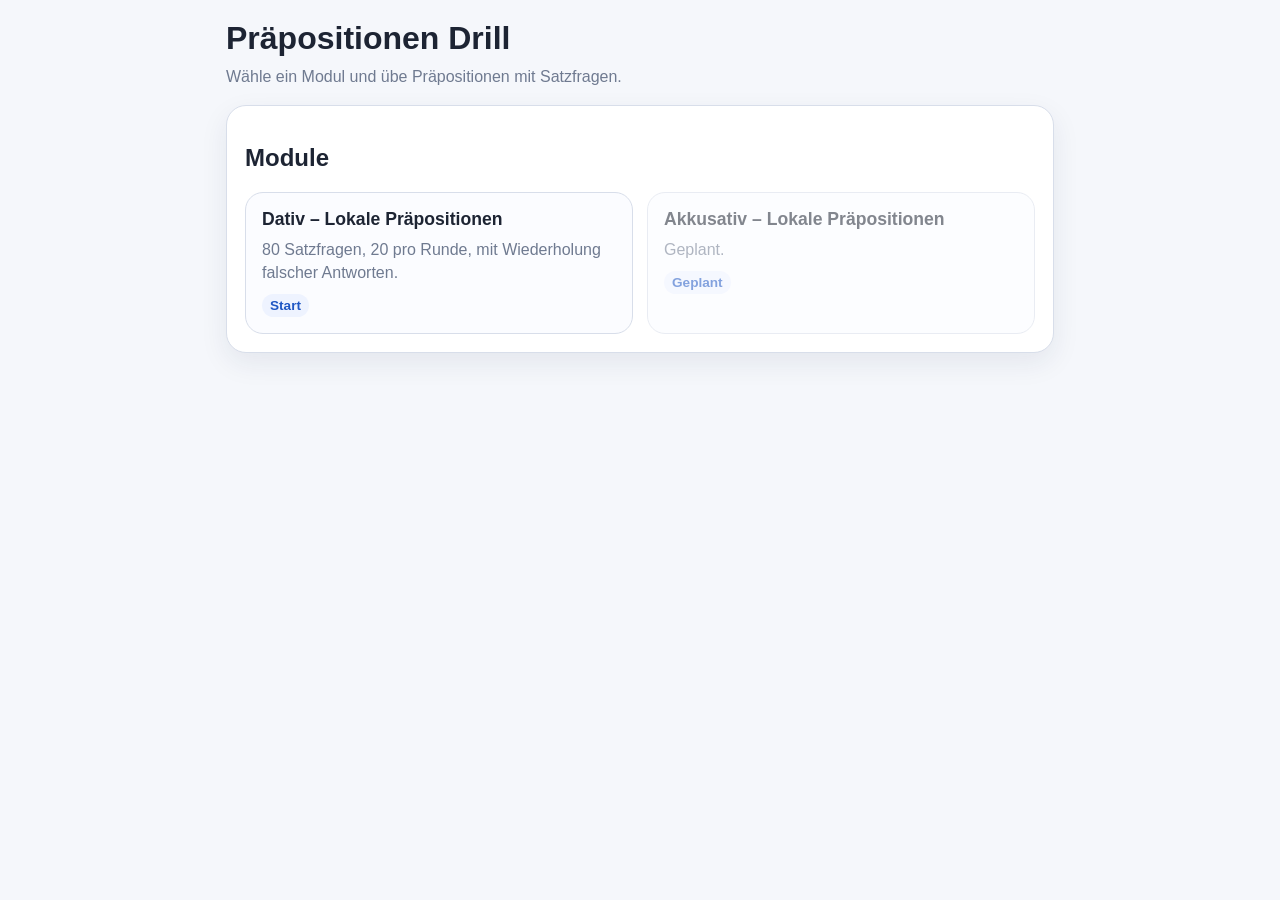
==== quiz.html @ 2b59f1ba "Initial commit" ====
<!DOCTYPE html>
<html lang="de">
<head>
  <meta charset="UTF-8" />
  <meta name="viewport" content="width=device-width, initial-scale=1.0" />
  <title>Präpositionen Drill – Quiz</title>
  <link rel="stylesheet" href="style.css" />
</head>
<body data-page="quiz">
  <main class="appShell">
    <header class="appHeader">
      <h1 id="quizTitle">Präpositionen Drill</h1>
      <p class="sub" id="quizSubtitle">Satzfragen mit Wiederholung falscher Antworten.</p>
    </header>

    <section id="screen-quiz" class="panel screen active">
      <div class="topRow">
        <div>
          <div id="themeLabel" class="pill"></div>
          <h2 id="questionTitle">Aufgabe 1</h2>
        </div>
        <div class="topStatus">
          <div id="correctStat" class="miniStat correctStat">○ 0</div>
          <div id="wrongStat" class="miniStat wrongStat">× 0</div>
          <div id="progress" class="miniStat progressStat">1 / 20</div>
        </div>
      </div>

      <p id="prompt" class="prompt"></p>
      <div id="choices" class="choiceGrid"></div>
      <div id="feedback" class="feedback"></div>

      <div class="bottomRow">
        <button id="btnBackMenu" class="secondary">Zum Menü</button>
        <button id="btnNext" class="primary" disabled>Weiter</button>
      </div>
    </section>

    <section id="screen-result" class="panel screen">
      <h2>Ergebnis</h2>
      <div id="resultScore" class="score"></div>
      <div id="resultDetail" class="resultDetail"></div>
      <div class="bottomRow center">
        <button id="btnRetry" class="primary">Noch einmal</button>
        <button id="btnResultMenu" class="secondary">Zum Menü</button>
      </div>
    </section>
  </main>

  <script src="app.js"></script>
</body>
</html>
---- style.css ----
:root{
  --bg:#f5f7fb;
  --panel:#ffffff;
  --text:#1d2433;
  --muted:#6f7a90;
  --line:#d8deea;
  --primary:#2f6fed;
  --primary-dark:#1f57c4;
  --ok:#1c9b54;
  --ng:#c43838;
  --shadow:0 10px 28px rgba(20,38,80,.08);
}
*{box-sizing:border-box}
body{
  margin:0;
  font-family:-apple-system,BlinkMacSystemFont,"Segoe UI",Roboto,"Helvetica Neue",Arial,sans-serif;
  background:var(--bg);
  color:var(--text);
}
.appShell{
  max-width:860px;
  margin:0 auto;
  padding:20px 16px 40px;
}
.appHeader{margin-bottom:16px}
.appHeader h1{margin:0 0 8px;font-size:2rem}
.sub{margin:0;color:var(--muted);font-size:1rem;line-height:1.5}
.panel{
  background:var(--panel);
  border:1px solid var(--line);
  border-radius:20px;
  box-shadow:var(--shadow);
  padding:18px;
}
.moduleGrid{
  display:grid;
  grid-template-columns:repeat(auto-fit,minmax(240px,1fr));
  gap:14px;
  margin-top:12px;
}
.moduleCard{
  display:block;
  text-decoration:none;
  color:inherit;
  border:1px solid var(--line);
  border-radius:18px;
  padding:16px;
  background:#fbfcff;
}
.moduleCard:hover{border-color:var(--primary);transform:translateY(-1px)}
.moduleCard.disabled{opacity:.55;pointer-events:none}
.moduleCard h3{margin:0 0 8px;font-size:1.1rem}
.moduleCard p{margin:0;color:var(--muted);line-height:1.45}
.badge{
  display:inline-block;
  margin-top:10px;
  padding:4px 8px;
  border-radius:999px;
  background:#eef3ff;
  color:var(--primary-dark);
  font-size:.85rem;
  font-weight:700;
}
.screen{display:none}
.screen.active{display:block}
.topRow{display:flex;justify-content:space-between;gap:12px;align-items:flex-start;margin-bottom:8px}
.pill{
  display:inline-block;
  padding:5px 10px;
  border-radius:999px;
  background:#eef3ff;
  color:var(--primary-dark);
  font-weight:700;
  font-size:.9rem;
  margin-bottom:6px;
}
.progress{font-weight:800;font-size:1rem}
.prompt{
  margin:18px 0 20px;
  font-size:1.35rem;
  line-height:1.6;
  min-height:90px;
}
.choiceGrid{
  display:grid;
  grid-template-columns:repeat(2,minmax(0,1fr));
  gap:12px;
}
.choiceBtn,
.primary,
.secondary{
  border:none;
  border-radius:16px;
  min-height:58px;
  font-size:1.05rem;
  font-weight:700;
  cursor:pointer;
}
.choiceBtn{
  background:#f4f7fd;
  border:1px solid var(--line);
  color:var(--text);
}
.choiceBtn.correct{background:#e8f7ee;border-color:#a8dfbd;color:#15653a}
.choiceBtn.wrong{background:#fdecec;border-color:#f2b7b7;color:#9f2525}
.choiceBtn:disabled{cursor:default}
.feedback{
  min-height:36px;
  margin-top:16px;
  font-size:1.05rem;
  font-weight:700;
}
.feedback.ok{color:var(--ok)}
.feedback.ng{color:var(--ng)}
.bottomRow{
  display:flex;
  gap:12px;
  justify-content:space-between;
  margin-top:18px;
}
.bottomRow.center{justify-content:center;flex-wrap:wrap}
.primary{background:var(--primary);color:#fff;padding:0 20px}
.primary:disabled{opacity:.55}
.secondary{background:#eef2f8;color:var(--text);padding:0 20px}
.score{font-size:2rem;font-weight:800;margin:8px 0 16px}
.resultDetail{line-height:1.7;color:var(--text)}
.errorBox{color:#9f2525;font-weight:700}
@media (max-width:640px){
  .choiceGrid{grid-template-columns:1fr}
  .prompt{font-size:1.2rem}
  .topRow{flex-direction:column;align-items:flex-start}
  .bottomRow{flex-direction:column}
}

.topStatus{
  display:flex;
  align-items:center;
  gap:10px;
}

.miniStat{
  padding:6px 10px;
  border-radius:12px;
  font-size:14px;
  font-weight:700;
  min-width:54px;
  text-align:center;
}

.correctStat{
  background:#e8f7e8;
  color:#1f7a1f;
}

.wrongStat{
  background:#fdeaea;
  color:#b42318;
}

.progressStat{
  background:#eef2ff;
  color:#334155;
}
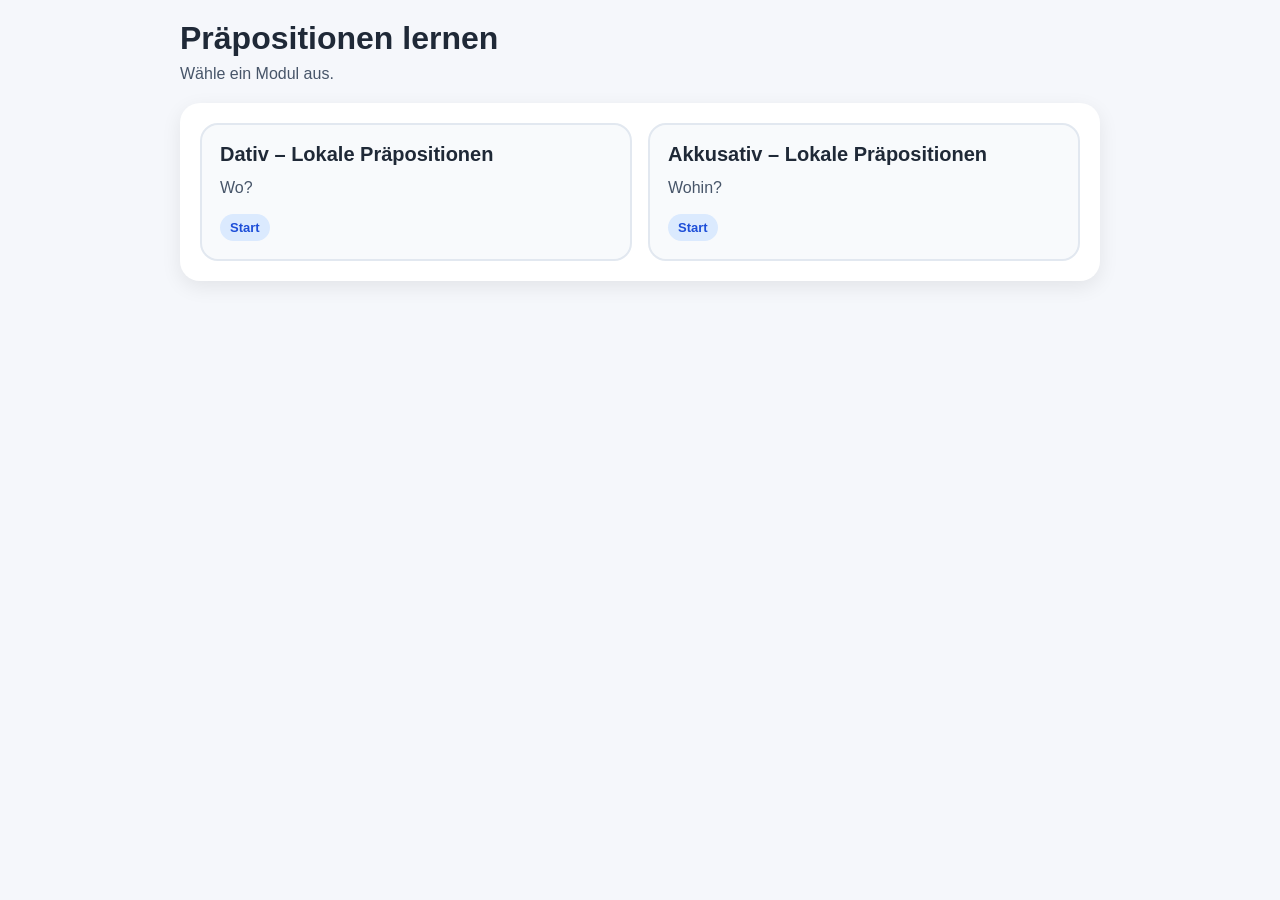
==== commit e1cacaee: "Add Akkusativ module" ====
--- a/quiz.html
+++ b/quiz.html
@@ -3,14 +3,14 @@
 <head>
   <meta charset="UTF-8" />
   <meta name="viewport" content="width=device-width, initial-scale=1.0" />
-  <title>Präpositionen Drill – Quiz</title>
+  <title>Quiz</title>
   <link rel="stylesheet" href="style.css" />
 </head>
 <body data-page="quiz">
   <main class="appShell">
-    <header class="appHeader">
-      <h1 id="quizTitle">Präpositionen Drill</h1>
-      <p class="sub" id="quizSubtitle">Satzfragen mit Wiederholung falscher Antworten.</p>
+    <header class="hero compact">
+      <h1 id="quizTitle">Quiz</h1>
+      <p id="quizSubtitle"></p>
     </header>
 
     <section id="screen-quiz" class="panel screen active">
@@ -19,6 +19,7 @@
           <div id="themeLabel" class="pill"></div>
           <h2 id="questionTitle">Aufgabe 1</h2>
         </div>
+
         <div class="topStatus">
           <div id="correctStat" class="miniStat correctStat">○ 0</div>
           <div id="wrongStat" class="miniStat wrongStat">× 0</div>
@@ -26,27 +27,28 @@
         </div>
       </div>
 
-      <p id="prompt" class="prompt"></p>
-      <div id="choices" class="choiceGrid"></div>
+      <div id="prompt" class="prompt"></div>
+      <div id="choices" class="choices"></div>
       <div id="feedback" class="feedback"></div>
 
-      <div class="bottomRow">
-        <button id="btnBackMenu" class="secondary">Zum Menü</button>
-        <button id="btnNext" class="primary" disabled>Weiter</button>
+      <div class="bottomActions">
+        <button id="btnBackMenu" class="secondaryBtn">Menü</button>
+        <button id="btnNext" class="primaryBtn" disabled>Weiter</button>
       </div>
     </section>
 
     <section id="screen-result" class="panel screen">
       <h2>Ergebnis</h2>
-      <div id="resultScore" class="score"></div>
+      <div id="resultScore" class="resultScore">0 / 20</div>
       <div id="resultDetail" class="resultDetail"></div>
-      <div class="bottomRow center">
-        <button id="btnRetry" class="primary">Noch einmal</button>
-        <button id="btnResultMenu" class="secondary">Zum Menü</button>
+
+      <div class="bottomActions">
+        <button id="btnResultMenu" class="secondaryBtn">Menü</button>
+        <button id="btnRetry" class="primaryBtn">Noch einmal</button>
       </div>
     </section>
   </main>
 
   <script src="app.js"></script>
 </body>
-</html>
+</html>
--- a/style.css
+++ b/style.css
@@ -1,135 +1,119 @@
-:root{
-  --bg:#f5f7fb;
-  --panel:#ffffff;
-  --text:#1d2433;
-  --muted:#6f7a90;
-  --line:#d8deea;
-  --primary:#2f6fed;
-  --primary-dark:#1f57c4;
-  --ok:#1c9b54;
-  --ng:#c43838;
-  --shadow:0 10px 28px rgba(20,38,80,.08);
-}
-*{box-sizing:border-box}
+*{
+  box-sizing:border-box;
+}
+
 body{
   margin:0;
-  font-family:-apple-system,BlinkMacSystemFont,"Segoe UI",Roboto,"Helvetica Neue",Arial,sans-serif;
-  background:var(--bg);
-  color:var(--text);
-}
+  font-family:Arial, sans-serif;
+  background:#f5f7fb;
+  color:#1f2937;
+}
+
 .appShell{
-  max-width:860px;
+  max-width:960px;
   margin:0 auto;
-  padding:20px 16px 40px;
-}
-.appHeader{margin-bottom:16px}
-.appHeader h1{margin:0 0 8px;font-size:2rem}
-.sub{margin:0;color:var(--muted);font-size:1rem;line-height:1.5}
+  padding:20px;
+}
+
+.hero{
+  margin-bottom:20px;
+}
+
+.hero h1{
+  margin:0 0 8px;
+  font-size:32px;
+}
+
+.hero p{
+  margin:0;
+  color:#475569;
+}
+
+.hero.compact h1{
+  font-size:28px;
+}
+
 .panel{
-  background:var(--panel);
-  border:1px solid var(--line);
+  background:#fff;
   border-radius:20px;
-  box-shadow:var(--shadow);
-  padding:18px;
-}
+  padding:20px;
+  box-shadow:0 6px 20px rgba(0,0,0,0.08);
+}
+
 .moduleGrid{
   display:grid;
-  grid-template-columns:repeat(auto-fit,minmax(240px,1fr));
-  gap:14px;
-  margin-top:12px;
-}
+  grid-template-columns:repeat(auto-fit, minmax(240px, 1fr));
+  gap:16px;
+}
+
 .moduleCard{
   display:block;
   text-decoration:none;
   color:inherit;
-  border:1px solid var(--line);
+  background:#f8fafc;
+  border:2px solid #e2e8f0;
   border-radius:18px;
-  padding:16px;
-  background:#fbfcff;
-}
-.moduleCard:hover{border-color:var(--primary);transform:translateY(-1px)}
-.moduleCard.disabled{opacity:.55;pointer-events:none}
-.moduleCard h3{margin:0 0 8px;font-size:1.1rem}
-.moduleCard p{margin:0;color:var(--muted);line-height:1.45}
+  padding:18px;
+  transition:transform 0.12s ease, box-shadow 0.12s ease, border-color 0.12s ease;
+}
+
+.moduleCard:hover{
+  transform:translateY(-2px);
+  box-shadow:0 8px 18px rgba(0,0,0,0.08);
+  border-color:#cbd5e1;
+}
+
+.moduleCard.disabled{
+  opacity:0.6;
+  pointer-events:none;
+}
+
+.moduleCard h3{
+  margin:0 0 10px;
+  font-size:20px;
+}
+
+.moduleCard p{
+  margin:0 0 14px;
+  color:#475569;
+  line-height:1.5;
+}
+
 .badge{
   display:inline-block;
-  margin-top:10px;
-  padding:4px 8px;
+  padding:6px 10px;
   border-radius:999px;
-  background:#eef3ff;
-  color:var(--primary-dark);
-  font-size:.85rem;
-  font-weight:700;
-}
-.screen{display:none}
-.screen.active{display:block}
-.topRow{display:flex;justify-content:space-between;gap:12px;align-items:flex-start;margin-bottom:8px}
+  font-size:13px;
+  font-weight:700;
+  background:#dbeafe;
+  color:#1d4ed8;
+}
+
+.screen{
+  display:none;
+}
+
+.screen.active{
+  display:block;
+}
+
+.topRow{
+  display:flex;
+  justify-content:space-between;
+  align-items:flex-start;
+  gap:16px;
+  margin-bottom:18px;
+}
+
 .pill{
   display:inline-block;
-  padding:5px 10px;
+  padding:6px 10px;
   border-radius:999px;
-  background:#eef3ff;
-  color:var(--primary-dark);
-  font-weight:700;
-  font-size:.9rem;
-  margin-bottom:6px;
-}
-.progress{font-weight:800;font-size:1rem}
-.prompt{
-  margin:18px 0 20px;
-  font-size:1.35rem;
-  line-height:1.6;
-  min-height:90px;
-}
-.choiceGrid{
-  display:grid;
-  grid-template-columns:repeat(2,minmax(0,1fr));
-  gap:12px;
-}
-.choiceBtn,
-.primary,
-.secondary{
-  border:none;
-  border-radius:16px;
-  min-height:58px;
-  font-size:1.05rem;
-  font-weight:700;
-  cursor:pointer;
-}
-.choiceBtn{
-  background:#f4f7fd;
-  border:1px solid var(--line);
-  color:var(--text);
-}
-.choiceBtn.correct{background:#e8f7ee;border-color:#a8dfbd;color:#15653a}
-.choiceBtn.wrong{background:#fdecec;border-color:#f2b7b7;color:#9f2525}
-.choiceBtn:disabled{cursor:default}
-.feedback{
-  min-height:36px;
-  margin-top:16px;
-  font-size:1.05rem;
-  font-weight:700;
-}
-.feedback.ok{color:var(--ok)}
-.feedback.ng{color:var(--ng)}
-.bottomRow{
-  display:flex;
-  gap:12px;
-  justify-content:space-between;
-  margin-top:18px;
-}
-.bottomRow.center{justify-content:center;flex-wrap:wrap}
-.primary{background:var(--primary);color:#fff;padding:0 20px}
-.primary:disabled{opacity:.55}
-.secondary{background:#eef2f8;color:var(--text);padding:0 20px}
-.score{font-size:2rem;font-weight:800;margin:8px 0 16px}
-.resultDetail{line-height:1.7;color:var(--text)}
-.errorBox{color:#9f2525;font-weight:700}
-@media (max-width:640px){
-  .choiceGrid{grid-template-columns:1fr}
-  .prompt{font-size:1.2rem}
-  .topRow{flex-direction:column;align-items:flex-start}
-  .bottomRow{flex-direction:column}
+  background:#eef2ff;
+  color:#3730a3;
+  font-size:13px;
+  font-weight:700;
+  margin-bottom:8px;
 }
 
 .topStatus{
@@ -160,4 +144,128 @@
 .progressStat{
   background:#eef2ff;
   color:#334155;
+}
+
+.prompt{
+  font-size:24px;
+  line-height:1.6;
+  margin:24px 0;
+}
+
+.choices{
+  display:grid;
+  grid-template-columns:repeat(2, minmax(0, 1fr));
+  gap:14px;
+}
+
+.choiceBtn{
+  border:none;
+  border-radius:16px;
+  padding:18px 16px;
+  font-size:22px;
+  font-weight:700;
+  background:#e2e8f0;
+  cursor:pointer;
+  transition:transform 0.08s ease, opacity 0.12s ease;
+}
+
+.choiceBtn:hover{
+  transform:translateY(-1px);
+}
+
+.choiceBtn:disabled{
+  cursor:default;
+}
+
+.choiceBtn.correct{
+  background:#bbf7d0;
+}
+
+.choiceBtn.wrong{
+  background:#fecaca;
+}
+
+.feedback{
+  min-height:32px;
+  margin-top:18px;
+  font-size:18px;
+  font-weight:700;
+}
+
+.feedback.ok{
+  color:#15803d;
+}
+
+.feedback.ng{
+  color:#b91c1c;
+}
+
+.bottomActions{
+  display:flex;
+  justify-content:space-between;
+  gap:12px;
+  margin-top:24px;
+}
+
+.primaryBtn,
+.secondaryBtn{
+  border:none;
+  border-radius:14px;
+  padding:14px 18px;
+  font-size:16px;
+  font-weight:700;
+  cursor:pointer;
+}
+
+.primaryBtn{
+  background:#2563eb;
+  color:#fff;
+}
+
+.primaryBtn:disabled{
+  opacity:0.5;
+  cursor:not-allowed;
+}
+
+.secondaryBtn{
+  background:#e2e8f0;
+  color:#1f2937;
+}
+
+.resultScore{
+  font-size:32px;
+  font-weight:800;
+  margin:16px 0;
+}
+
+.resultDetail{
+  line-height:1.7;
+}
+
+.errorBox{
+  padding:16px;
+  border-radius:14px;
+  background:#fee2e2;
+  color:#991b1b;
+  font-weight:700;
+}
+
+@media (max-width: 700px){
+  .choices{
+    grid-template-columns:1fr;
+  }
+
+  .topRow{
+    flex-direction:column;
+  }
+
+  .topStatus{
+    width:100%;
+    justify-content:flex-start;
+    flex-wrap:wrap;
+  }
+
+  .prompt{
+    font-size:22px;
+  }
 }
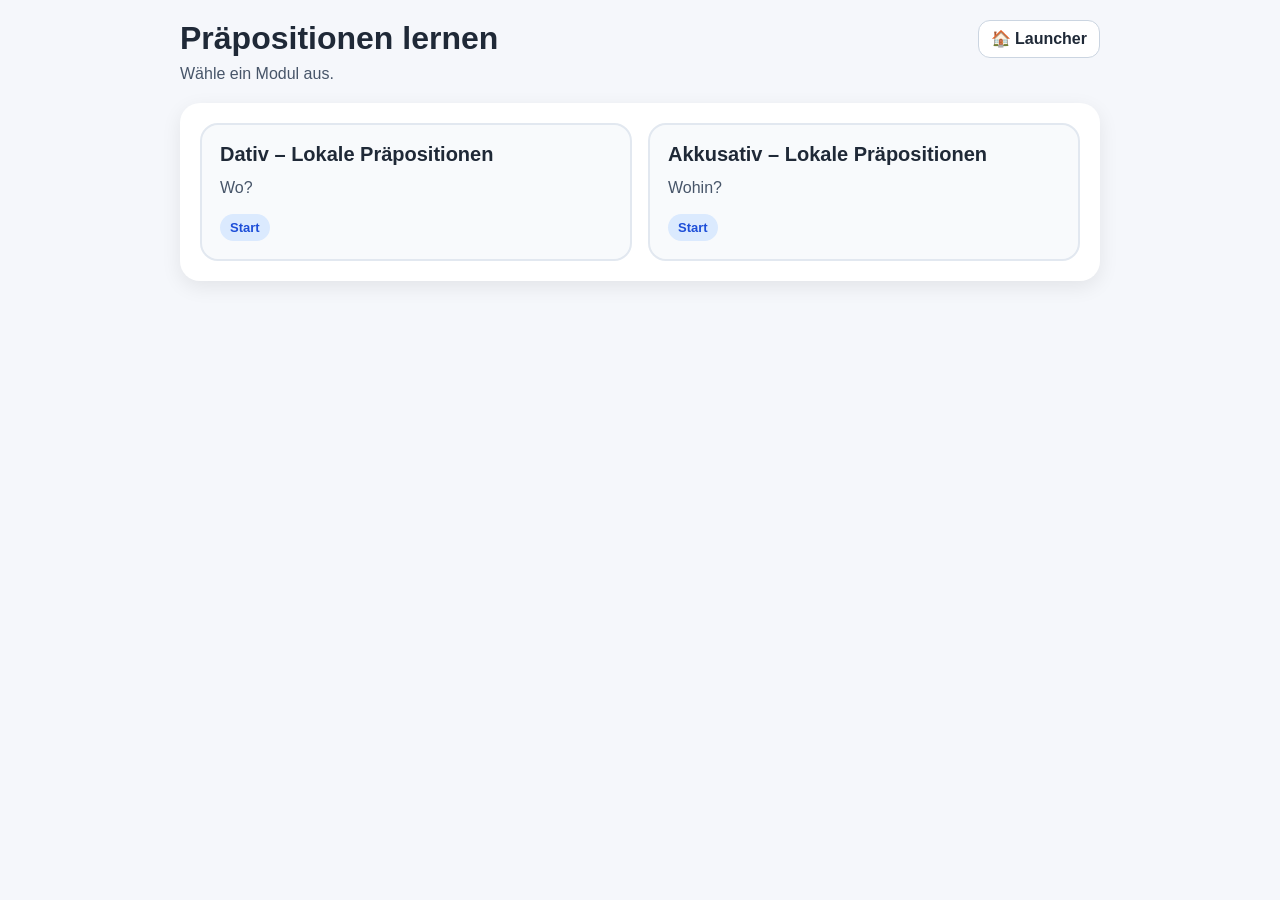
==== commit 0c6f9536: "Add launcher link back to KIDS-APP" ====
--- a/quiz.html
+++ b/quiz.html
@@ -9,8 +9,13 @@
 <body data-page="quiz">
   <main class="appShell">
     <header class="hero compact">
-      <h1 id="quizTitle">Quiz</h1>
-      <p id="quizSubtitle"></p>
+      <div class="heroBar">
+        <div>
+          <h1 id="quizTitle">Quiz</h1>
+          <p id="quizSubtitle"></p>
+        </div>
+        <a class="launcherBtn" href="https://kbystso-code.github.io/kids-app/" aria-label="Launcherへ戻る">🏠 Launcher</a>
+      </div>
     </header>
 
     <section id="screen-quiz" class="panel screen active">
@@ -51,4 +56,4 @@
 
   <script src="app.js"></script>
 </body>
-</html>+</html>
--- a/style.css
+++ b/style.css
@@ -19,6 +19,14 @@
   margin-bottom:20px;
 }
 
+.heroBar{
+  display:flex;
+  align-items:flex-start;
+  justify-content:space-between;
+  gap:16px;
+  flex-wrap:wrap;
+}
+
 .hero h1{
   margin:0 0 8px;
   font-size:32px;
@@ -38,6 +46,28 @@
   border-radius:20px;
   padding:20px;
   box-shadow:0 6px 20px rgba(0,0,0,0.08);
+}
+
+.launcherBtn{
+  display:inline-flex;
+  align-items:center;
+  gap:8px;
+  padding:10px 12px;
+  border-radius:12px;
+  border:1px solid #cbd5e1;
+  background:#fff;
+  color:#1f2937;
+  text-decoration:none;
+  font-weight:800;
+  line-height:1;
+  white-space:nowrap;
+  transition:transform 0.12s ease, box-shadow 0.12s ease, border-color 0.12s ease;
+}
+
+.launcherBtn:hover{
+  transform:translateY(-1px);
+  box-shadow:0 6px 16px rgba(0,0,0,0.08);
+  border-color:#94a3b8;
 }
 
 .moduleGrid{
@@ -255,6 +285,11 @@
     grid-template-columns:1fr;
   }
 
+  .heroBar{
+    flex-direction:column;
+    align-items:flex-start;
+  }
+
   .topRow{
     flex-direction:column;
   }
@@ -268,4 +303,4 @@
   .prompt{
     font-size:22px;
   }
-}+}
